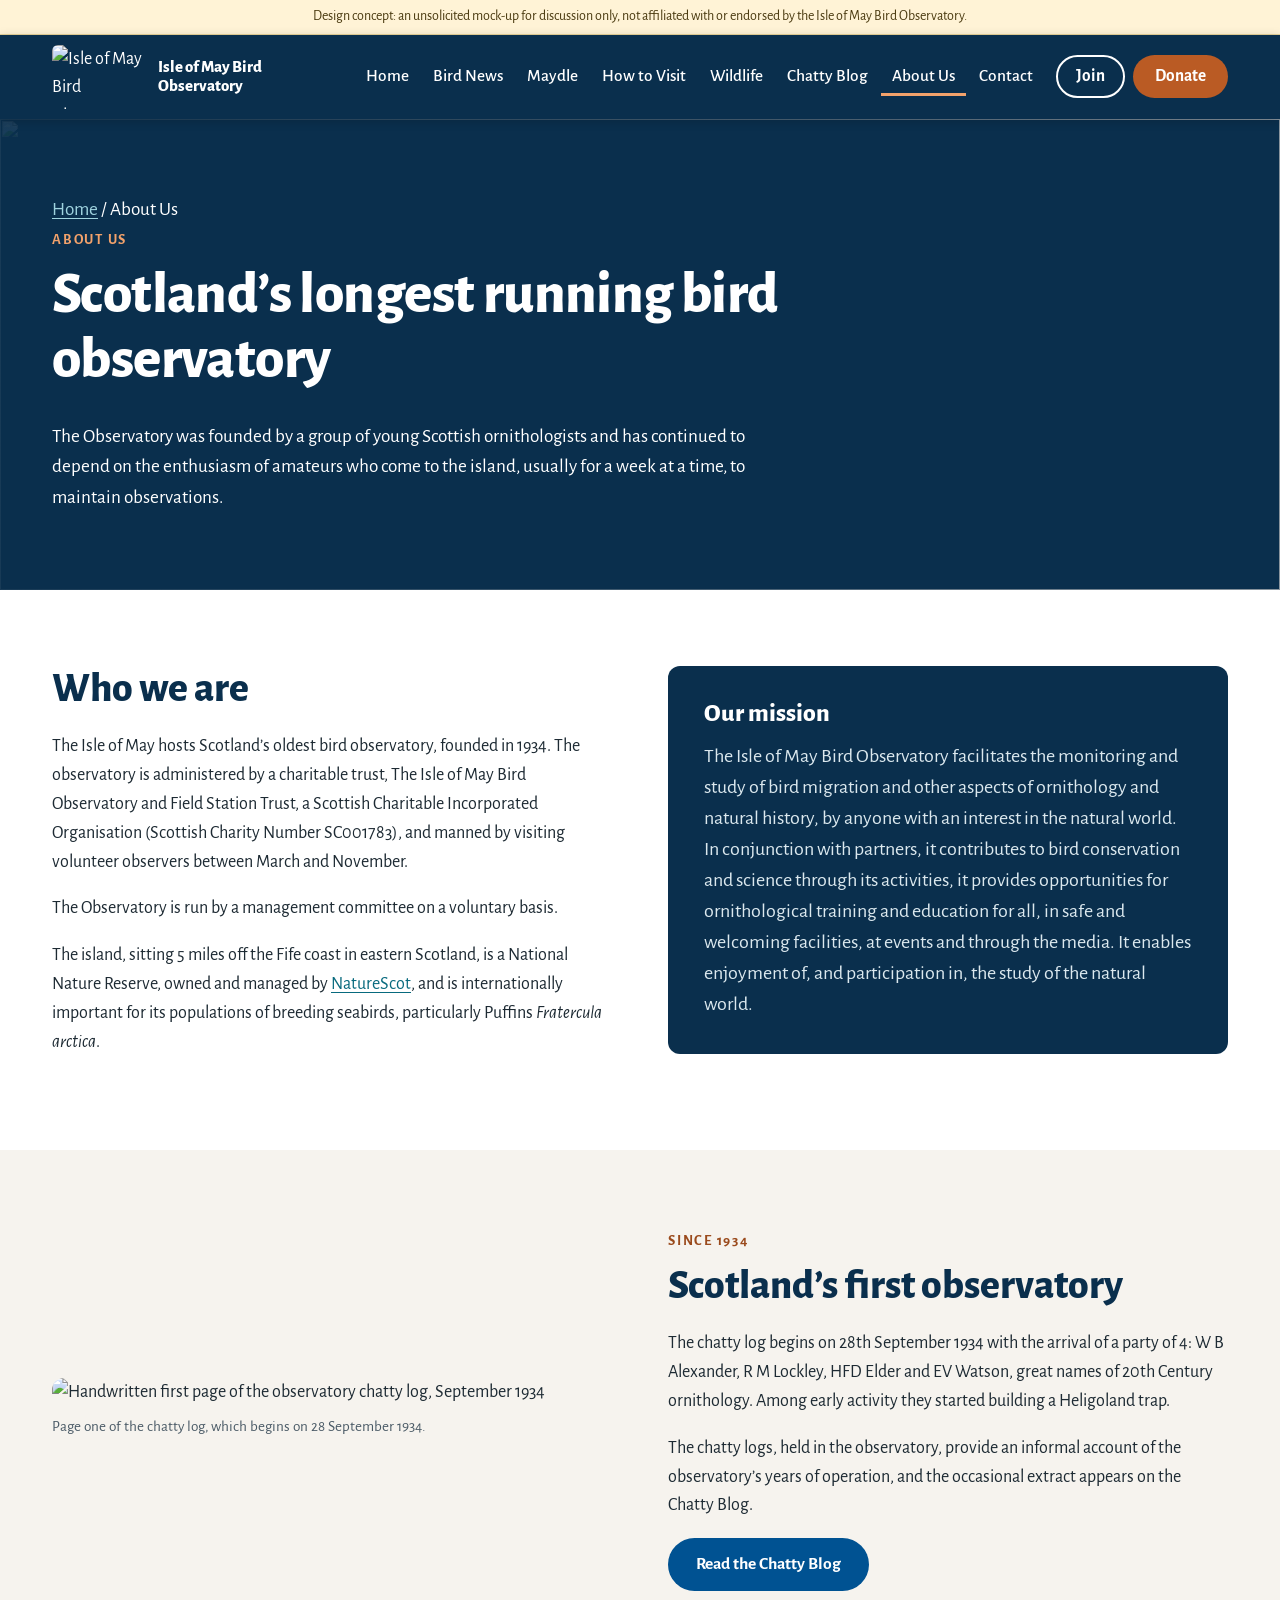
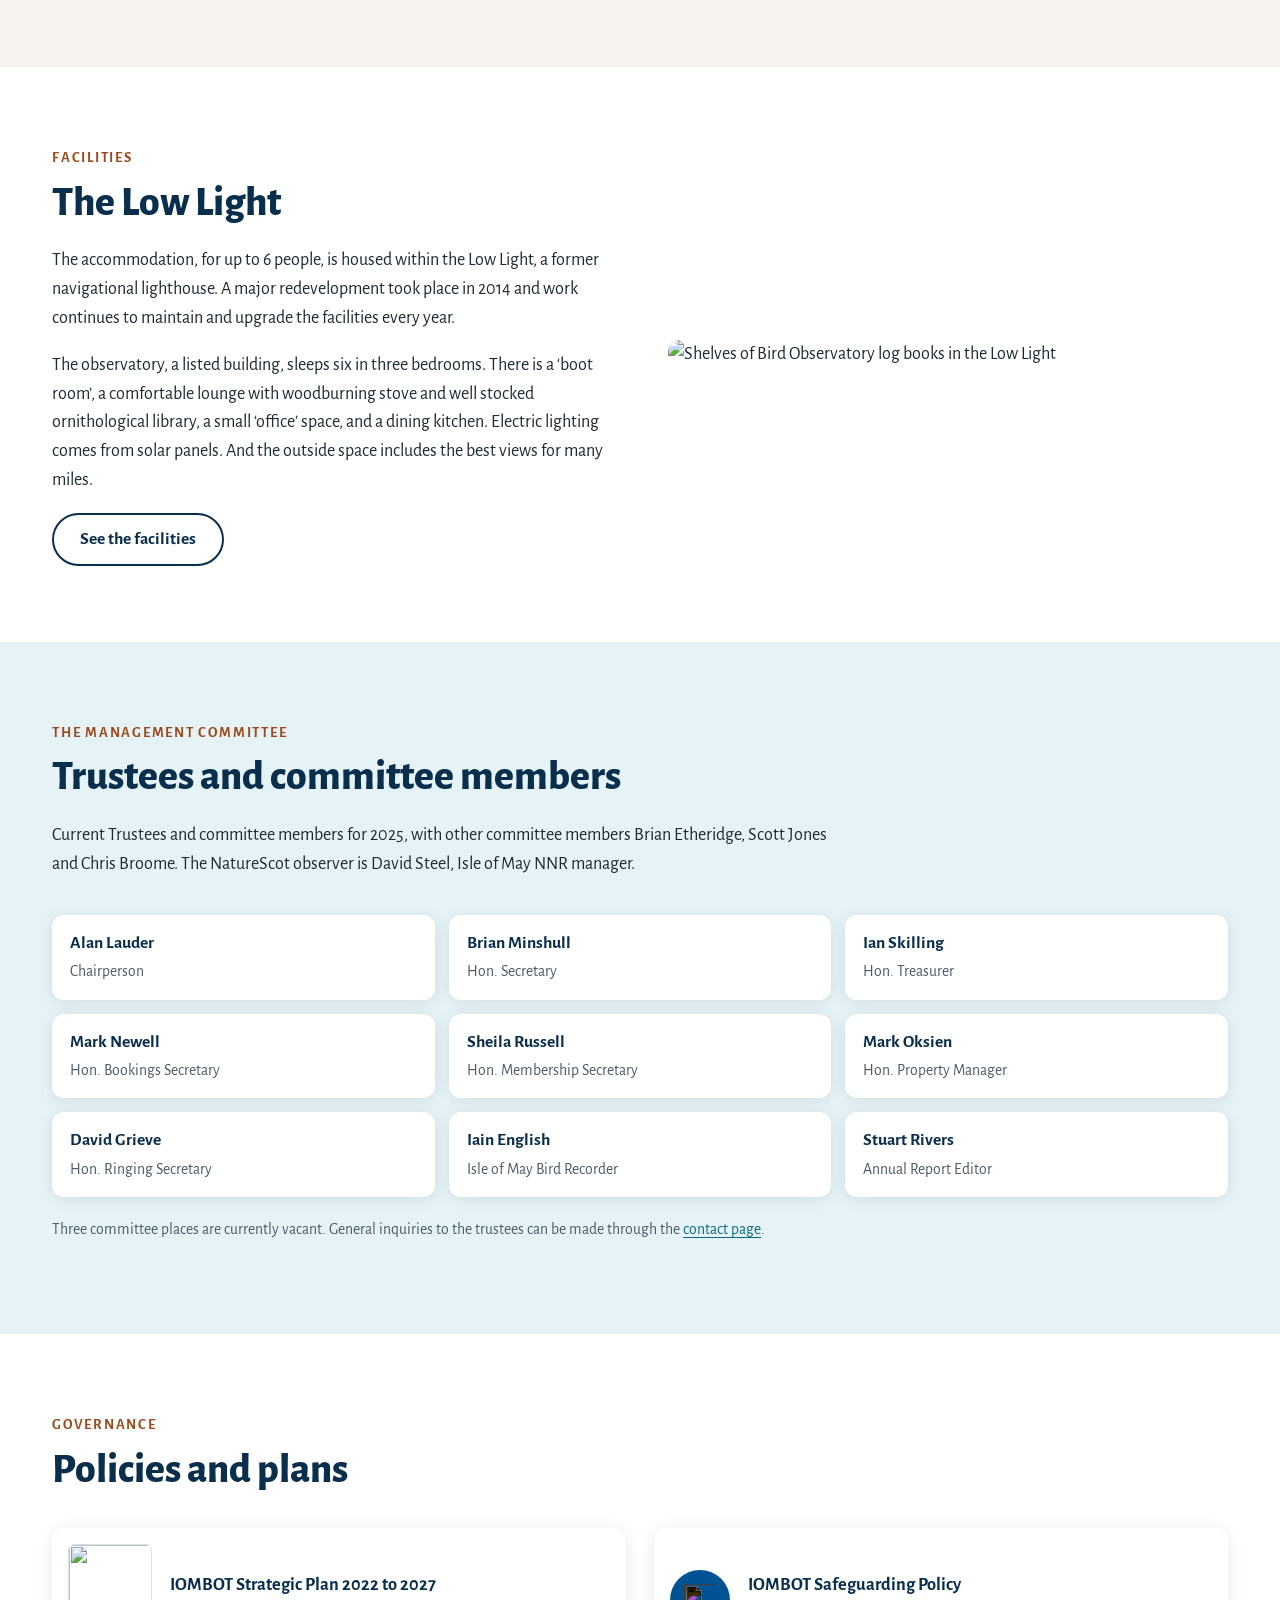
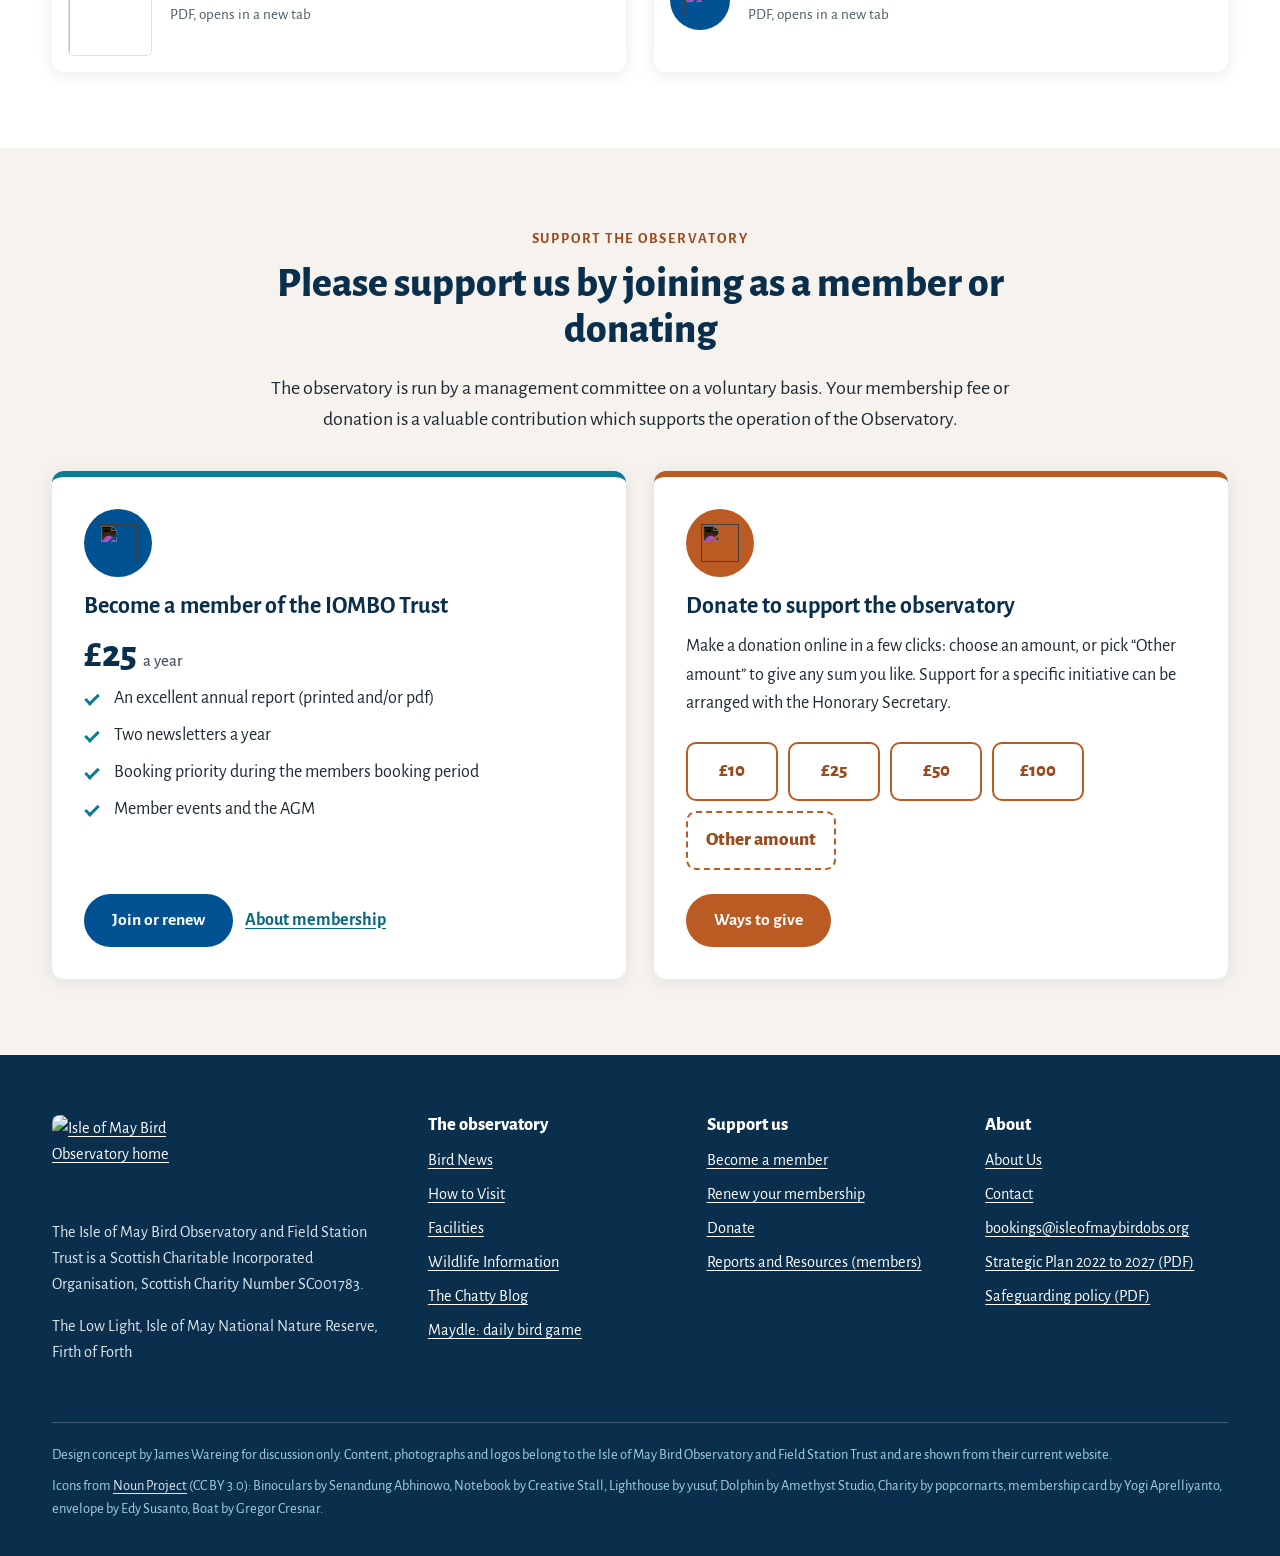
==== about.html @ 3816c266 "Isle of May Bird Observatory website redesign concept Co-Authored-By: Claude Opus 5.5 <noreply@anthr" ====
<!doctype html>
<html lang="en-GB">
<head>
<meta charset="utf-8">
<meta name="viewport" content="width=device-width, initial-scale=1">
<meta name="robots" content="noindex, nofollow">
<title>About Us | Isle of May Bird Observatory | Design concept</title>
<meta name="description" content="About the Isle of May Bird Observatory and Field Station Trust.">
<link rel="preconnect" href="https://fonts.googleapis.com">
<link rel="preconnect" href="https://fonts.gstatic.com" crossorigin>
<link href="https://fonts.googleapis.com/css2?family=Alegreya+Sans:ital,wght@0,400;0,500;0,700;0,800;1,400&display=swap" rel="stylesheet">
<link rel="stylesheet" href="styles.css">
</head>
<body>
<a class="skip-link" href="#main">Skip to content</a>
<div class="concept-banner" role="note">Design concept: an unsolicited mock-up for discussion only, not affiliated with or endorsed by the Isle of May Bird Observatory.</div>
<header class="site-header">
  <div class="container header-inner">
    <a class="logo" href="index.html"><img src="https://i0.wp.com/isleofmaybirdobs.org/wp-content/uploads/2013/03/iombo-logo-2014-colour.png?ssl=1" alt="Isle of May Bird Observatory logo" width="94" height="64"><span>Isle of May Bird Observatory</span></a>
    <button class="menu-toggle" type="button" aria-expanded="false" aria-controls="main-nav"><span class="bars" aria-hidden="true"></span><span class="label">Menu</span></button>
    <nav class="main-nav" id="main-nav" aria-label="Main">
      <ul>
        <li><a href="index.html">Home</a></li>
        <li><a href="sightings.html">Bird News</a></li>
        <li><a href="game.html">Maydle</a></li>
        <li><a href="how-to-visit.html">How to Visit</a></li>
        <li><a href="wildlife.html">Wildlife</a></li>
        <li><a href="news.html">Chatty Blog</a></li>
        <li><a href="about.html" aria-current="page">About Us</a></li>
        <li><a href="contact.html">Contact</a></li>
        <li class="nav-join"><a href="support.html#join">Join</a></li>
        <li class="nav-donate"><a href="support.html#donate">Donate</a></li>
      </ul>
    </nav>
  </div>
</header>
<main id="main">
<section class="page-hero" aria-labelledby="page-title">
  <img src="https://i0.wp.com/isleofmaybirdobs.org/wp-content/uploads/2013/03/pano_lowlight.jpg?w=2600&ssl=1" alt="" class="bg">
  <div class="container">
    <p class="breadcrumb"><a href="index.html">Home</a> / About Us</p>
    <span class="eyebrow">About Us</span>
    <h1 id="page-title">Scotland&rsquo;s longest running bird observatory</h1>
    <p>The Observatory was founded by a group of young Scottish ornithologists and has continued to depend on the enthusiasm of amateurs who come to the island, usually for a week at a time, to maintain observations.</p>
  </div>
</section>

<section class="section" aria-labelledby="mission-title">
  <div class="container split top">
    <div class="prose">
      <h2 id="who-title" style="margin-top:0">Who we are</h2>
      <p>The Isle of May hosts Scotland&rsquo;s oldest bird observatory, founded in 1934. The observatory is administered by a charitable trust, The Isle of May Bird Observatory and Field Station Trust, a Scottish Charitable Incorporated Organisation (Scottish Charity Number SC001783), and manned by visiting volunteer observers between March and November.</p>
      <p>The Observatory is run by a management committee on a voluntary basis.</p>
      <p>The island, sitting 5 miles off the Fife coast in eastern Scotland, is a National Nature Reserve, owned and managed by <a href="https://www.nature.scot/enjoying-outdoors/visit-our-nature-reserves/isle-may-national-nature-reserve" target="_blank" rel="noopener">NatureScot<span class="visually-hidden"> (opens in a new tab)</span></a>, and is internationally important for its populations of breeding seabirds, particularly Puffins <em>Fratercula arctica</em>.</p>
    </div>
    <div class="mission">
      <h2 id="mission-title">Our mission</h2>
      <p>The Isle of May Bird Observatory facilitates the monitoring and study of bird migration and other aspects of ornithology and natural history, by anyone with an interest in the natural world. In conjunction with partners, it contributes to bird conservation and science through its activities, it provides opportunities for ornithological training and education for all, in safe and welcoming facilities, at events and through the media. It enables enjoyment of, and participation in, the study of the natural world.</p>
    </div>
  </div>
</section>

<section class="section bg-sand" aria-labelledby="history-title">
  <div class="container split">
    <figure class="fig" style="margin:0">
      <img src="https://i0.wp.com/isleofmaybirdobs.org/wp-content/uploads/2019/09/1934-chatty-log-p1.jpg?w=900&ssl=1" alt="Handwritten first page of the observatory chatty log, September 1934" loading="lazy" class="rounded" style="max-height:560px;width:auto;margin:0 auto">
      <figcaption>Page one of the chatty log, which begins on 28 September 1934.</figcaption>
    </figure>
    <div>
      <span class="eyebrow">Since 1934</span>
      <h2 id="history-title">Scotland&rsquo;s first observatory</h2>
      <p>The chatty log begins on 28th September 1934 with the arrival of a party of 4: W B Alexander, R M Lockley, HFD Elder and EV Watson, great names of 20th Century ornithology. Among early activity they started building a Heligoland trap.</p>
      <p>The chatty logs, held in the observatory, provide an informal account of the observatory&rsquo;s years of operation, and the occasional extract appears on the Chatty Blog.</p>
      <div class="btn-row"><a class="btn btn-primary" href="news.html#blog">Read the Chatty Blog</a></div>
    </div>
  </div>
</section>

<section class="section" aria-labelledby="lowlight-title">
  <div class="container split">
    <div>
      <span class="eyebrow">Facilities</span>
      <h2 id="lowlight-title">The Low Light</h2>
      <p>The accommodation, for up to 6 people, is housed within the Low Light, a former navigational lighthouse. A major redevelopment took place in 2014 and work continues to maintain and upgrade the facilities every year.</p>
      <p>The observatory, a listed building, sleeps six in three bedrooms. There is a &lsquo;boot room&rsquo;, a comfortable lounge with woodburning stove and well stocked ornithological library, a small &lsquo;office&rsquo; space, and a dining kitchen. Electric lighting comes from solar panels. And the outside space includes the best views for many miles.</p>
      <div class="btn-row"><a href="facilities.html" class="btn btn-outline">See the facilities</a></div>
    </div>
    <div><img src="https://i0.wp.com/isleofmaybirdobs.org/wp-content/uploads/2017/09/dscn2022.jpg?w=1200&ssl=1" alt="Shelves of Bird Observatory log books in the Low Light" loading="lazy" class="rounded"></div>
  </div>
</section>

<section class="section bg-pale" aria-labelledby="people-title">
  <div class="container">
    <div class="section-head">
      <span class="eyebrow">The management committee</span>
      <h2 id="people-title">Trustees and committee members</h2>
      <p>Current Trustees and committee members for 2025, with other committee members Brian Etheridge, Scott Jones and Chris Broome. The NatureScot observer is David Steel, Isle of May NNR manager.</p>
    </div>
    <ul class="people">
          <li><strong>Alan Lauder</strong><span>Chairperson</span></li>
          <li><strong>Brian Minshull</strong><span>Hon. Secretary</span></li>
          <li><strong>Ian Skilling</strong><span>Hon. Treasurer</span></li>
          <li><strong>Mark Newell</strong><span>Hon. Bookings Secretary</span></li>
          <li><strong>Sheila Russell</strong><span>Hon. Membership Secretary</span></li>
          <li><strong>Mark Oksien</strong><span>Hon. Property Manager</span></li>
          <li><strong>David Grieve</strong><span>Hon. Ringing Secretary</span></li>
          <li><strong>Iain English</strong><span>Isle of May Bird Recorder</span></li>
          <li><strong>Stuart Rivers</strong><span>Annual Report Editor</span></li>
    </ul>
    <p class="note" style="margin-top:20px">Three committee places are currently vacant. General inquiries to the trustees can be made through the <a href="contact.html">contact page</a>.</p>
  </div>
</section>

<section class="section" aria-labelledby="docs-title">
  <div class="container">
    <div class="section-head">
      <span class="eyebrow">Governance</span>
      <h2 id="docs-title">Policies and plans</h2>
    </div>
    <div class="grid grid-2">
      <a class="doc" href="https://isleofmaybirdobs.org/wp-content/uploads/2023/07/c24db-strategic-plan-2022-2026_final_approved_2022_march.docx.pdf" target="_blank" rel="noopener"><img src="https://i0.wp.com/isleofmaybirdobs.org/wp-content/uploads/2023/07/12d2c-iom_sp-image.jpg?w=200&ssl=1" alt="" loading="lazy"><span><strong>IOMBOT Strategic Plan 2022 to 2027</strong><span class="meta">PDF, opens in a new tab</span></span></a>
      <a class="doc" href="https://isleofmaybirdobs.org/wp-content/uploads/2020/03/safeguarding-children-policy-final.pdf" target="_blank" rel="noopener"><span class="icon-circle blue"><img src="https://static.thenounproject.com/png/784610-200.png" alt="" width="38" height="38"></span><span><strong>IOMBOT Safeguarding Policy</strong><span class="meta">PDF, opens in a new tab</span></span></a>
    </div>
  </div>
</section>

<section class="section bg-sand" aria-labelledby="support-title">
  <div class="container">
    <div class="section-head center">
      <span class="eyebrow">Support the observatory</span>
      <h2 id="support-title">Please support us by joining as a member or donating</h2>
      <p class="lead">The observatory is run by a management committee on a voluntary basis. Your membership fee or donation is a valuable contribution which supports the operation of the Observatory.</p>
    </div>
    <div class="support-band">
      <div class="support-card">
        <span class="icon-circle blue"><img src="https://static.thenounproject.com/png/8417925-200.png" alt="" width="38" height="38"></span>
        <h3 style="margin-top:16px">Become a member of the IOMBO Trust</h3>
        <p class="price">&pound;25 <span>a year</span></p>
        <ul class="ticks">
          <li>An excellent annual report (printed and/or pdf)</li>
          <li>Two newsletters a year</li>
          <li>Booking priority during the members booking period</li>
          <li>Member events and the AGM</li>
        </ul>
        <div class="btn-row"><a href="https://membermojo.co.uk/iombofst" class="btn btn-primary" target="_blank" rel="noopener">Join or renew<span class="visually-hidden"> (opens in a new tab)</span></a><a class="text-link" href="support.html#join">About membership</a></div>
      </div>
      <div class="support-card donate">
        <span class="icon-circle rust"><img src="https://static.thenounproject.com/png/6913553-200.png" alt="" width="38" height="38"></span>
        <h3 style="margin-top:16px">Donate to support the observatory</h3>
        <p>Make a donation online in a few clicks: choose an amount, or pick &ldquo;Other amount&rdquo; to give any sum you like. Support for a specific initiative can be arranged with the Honorary Secretary.</p>
        <ul class="amounts" aria-label="Donation amounts"><li><a href="https://buy.stripe.com/6oE6q21ydc54g3m8wx" target="_blank" rel="noopener">&pound;10<span class="visually-hidden"> (opens in a new tab)</span></a></li><li><a href="https://buy.stripe.com/eVa6q2b8N8SSeZibIL" target="_blank" rel="noopener">&pound;25<span class="visually-hidden"> (opens in a new tab)</span></a></li><li><a href="https://buy.stripe.com/aEU4hUdgV0mm4kE8wA" target="_blank" rel="noopener">&pound;50<span class="visually-hidden"> (opens in a new tab)</span></a></li><li><a href="https://buy.stripe.com/8wM7u6dgV8SS18saEJ" target="_blank" rel="noopener">&pound;100<span class="visually-hidden"> (opens in a new tab)</span></a></li><li><button type="button" class="amount-other" aria-expanded="false" data-panel="other-amount">Other amount</button></li></ul>
        <div class="design-note other-panel" id="other-amount" hidden><strong>Design note:</strong> on the live site, &ldquo;Other amount&rdquo; opens one more Stripe payment link, set to <em>customers choose what to pay</em>, so a donor can type any amount and give online straight away, with no form or email needed. The Treasurer can create it in the Stripe dashboard in a few minutes (Payment Links, then New, then &ldquo;Customers choose what to pay&rdquo;), with an optional suggested amount and minimum. It pays into the same Stripe account as the other four buttons.</div>
        <div class="btn-row"><a class="btn btn-donate" href="support.html#donate">Ways to give</a></div>
      </div>
    </div>
  </div>
</section>
</main>
<footer class="site-footer">
  <div class="container">
    <div class="footer-grid">
      <div>
        <a class="footer-logo" href="index.html"><img src="https://i0.wp.com/isleofmaybirdobs.org/wp-content/uploads/2013/03/iombo-logo-2014-colour.png?ssl=1" alt="Isle of May Bird Observatory home" width="130" height="88"></a>
        <p>The Isle of May Bird Observatory and Field Station Trust is a Scottish Charitable Incorporated Organisation, Scottish Charity Number SC001783.</p>
        <p>The Low Light, Isle of May National Nature Reserve, Firth of Forth</p>
      </div>
      <div>
        <h2>The observatory</h2>
        <ul>
          <li><a href="sightings.html">Bird News</a></li>
          <li><a href="how-to-visit.html">How to Visit</a></li>
          <li><a href="facilities.html">Facilities</a></li>
          <li><a href="wildlife.html">Wildlife Information</a></li>
          <li><a href="news.html">The Chatty Blog</a></li>
          <li><a href="game.html">Maydle: daily bird game</a></li>
        </ul>
      </div>
      <div>
        <h2>Support us</h2>
        <ul>
          <li><a href="support.html#join">Become a member</a></li>
          <li><a href="https://membermojo.co.uk/iombofst" target="_blank" rel="noopener">Renew your membership<span class="visually-hidden"> (opens in a new tab)</span></a></li>
          <li><a href="support.html#donate">Donate</a></li>
          <li><a href="https://isleofmaybirdobs.org/reports-and-resources-iombo-members-only/" target="_blank" rel="noopener">Reports and Resources (members)<span class="visually-hidden"> (opens in a new tab)</span></a></li>
        </ul>
      </div>
      <div>
        <h2>About</h2>
        <ul>
          <li><a href="about.html">About Us</a></li>
          <li><a href="contact.html">Contact</a></li>
          <li><a href="mailto:bookings@isleofmaybirdobs.org">bookings@isleofmaybirdobs.org</a></li>
          <li><a href="https://isleofmaybirdobs.org/wp-content/uploads/2023/07/c24db-strategic-plan-2022-2026_final_approved_2022_march.docx.pdf" target="_blank" rel="noopener">Strategic Plan 2022 to 2027 (PDF)<span class="visually-hidden"> (opens in a new tab)</span></a></li>
          <li><a href="https://isleofmaybirdobs.org/wp-content/uploads/2020/03/safeguarding-children-policy-final.pdf" target="_blank" rel="noopener">Safeguarding policy (PDF)<span class="visually-hidden"> (opens in a new tab)</span></a></li>
        </ul>
      </div>
    </div>
    <div class="footer-bottom">
      <p>Design concept by James Wareing for discussion only. Content, photographs and logos belong to the Isle of May Bird Observatory and Field Station Trust and are shown from their current website.</p>
      <p>Icons from <a href="https://thenounproject.com" target="_blank" rel="noopener">Noun Project<span class="visually-hidden"> (opens in a new tab)</span></a> (CC BY 3.0): Binoculars by Senandung Abhinowo, Notebook by Creative Stall, Lighthouse by yusuf, Dolphin by Amethyst Studio, Charity by popcornarts, membership card by Yogi Aprelliyanto, envelope by Edy Susanto, Boat by Gregor Cresnar.</p>
    </div>
  </div>
</footer>
<script src="script.js"></script>
</body>
</html>
---- styles.css ----
/* Isle of May Bird Observatory: design concept stylesheet
   Font: Alegreya Sans, the font already used on the live site (via Google Fonts).
   Colours: logo blue #005292, site teal #0b7c93 and the Bluethroat's rust #ba5b24 from the logo,
   with deeper and lighter shades of the same colours added for contrast and backgrounds. */

:root {
  /* Existing brand colours (from the logo and the live site) */
  --blue: #005292;        /* logo blue */
  --teal: #0b7c93;        /* current page background colour */
  --rust: #ba5b24;        /* Bluethroat breast band in the logo */
  --title-blue: #1353a5;  /* current site title colour */

  /* Added shades of the same colours */
  --navy: #0a2f4d;        /* deep logo blue: header bar, dark bands, footer */
  --blue-dark: #00365f;
  --teal-dark: #086a7e;   /* links and small text on white (6.2:1) */
  --teal-light: #9fd3df;  /* text on navy (8.4:1) */
  --teal-pale: #e6f3f6;
  --rust-dark: #9a4a1c;
  --rust-light: #f3a26b;  /* accents on navy (6.7:1) */
  --sand: #f6f3ee;        /* whitewashed stone of the Low Light */
  --white: #ffffff;

  --ink: #1d2a33;
  --muted: #4a5a66;
  --line: #d8e2e7;
  --radius: 12px;
  --shadow: 0 2px 16px rgba(10, 47, 77, 0.10);
  --max: 1240px;
  --gutter: 16px;

  --font: "Alegreya Sans", "Helvetica Neue", Arial, sans-serif;
}

*, *::before, *::after { box-sizing: border-box; }
html { scroll-behavior: smooth; }
[id] { scroll-margin-top: 100px; }
body {
  margin: 0;
  background: var(--white);
  color: var(--ink);
  font-family: var(--font);
  font-size: 1.125rem;
  line-height: 1.6;
  overflow-x: hidden;
}
img { max-width: 100%; height: auto; display: block; }

h1, h2, h3, h4 {
  font-family: var(--font);
  font-weight: 800;
  line-height: 1.1;
  margin: 0 0 0.5em;
  color: var(--navy);
}
h1 { font-size: clamp(2.2rem, 5vw, 3.7rem); letter-spacing: -0.01em; }
h2 { font-size: clamp(1.8rem, 3.4vw, 2.6rem); }
h3 { font-size: clamp(1.3rem, 2vw, 1.5rem); font-weight: 700; }
p { margin: 0 0 1em; }
a { color: var(--teal-dark); text-underline-offset: 3px; }
a:hover { color: var(--navy); }

:focus-visible { outline: 3px solid var(--rust); outline-offset: 3px; border-radius: 4px; }
.hero :focus-visible, .pano :focus-visible, .band-dark :focus-visible, .site-footer :focus-visible, .page-hero :focus-visible, .site-header :focus-visible { outline-color: var(--rust-light); }

.visually-hidden {
  position: absolute !important; width: 1px; height: 1px; padding: 0; margin: -1px;
  overflow: hidden; clip: rect(0 0 0 0); white-space: nowrap; border: 0;
}
.skip-link { position: absolute; left: -9999px; top: 0; background: var(--white); color: var(--navy); padding: 10px 16px; z-index: 1000; font-weight: 700; }
.skip-link:focus { left: 16px; top: 8px; }

.container { width: 100%; max-width: var(--max); margin: 0 auto; padding: 0 var(--gutter); }
@media (min-width: 768px) { :root { --gutter: 32px; } }

/* Concept banner */
.concept-banner {
  background: #fff3d6; color: #4a3a10; border-bottom: 1px solid #e8d49a;
  font-size: 0.875rem; line-height: 1.4; text-align: center;
  padding: 7px var(--gutter);
}

/* Header: keeps the dark menu bar of the current site, in the logo's deep blue */
.site-header { background: var(--navy); position: sticky; top: 0; z-index: 50; box-shadow: 0 2px 10px rgba(0, 0, 0, 0.18); }
.header-inner { display: flex; align-items: center; justify-content: space-between; gap: 18px; min-height: 84px; }
.logo { display: inline-flex; align-items: center; gap: 12px; flex-shrink: 0; text-decoration: none; color: var(--white); }
.logo img { width: 94px; height: auto; border-radius: 6px; }
.logo span { font-weight: 800; font-size: 1.05rem; line-height: 1.1; max-width: 9.5em; }
@media (max-width: 1240px) and (min-width: 1081px) { .logo span { display: none; } }
@media (max-width: 400px) { .logo { gap: 10px; } .logo img { width: 78px; } .logo span { font-size: 0.92rem; } }
@media (max-width: 350px) { .logo span { display: none; } }

.main-nav > ul { list-style: none; margin: 0; padding: 0; display: flex; align-items: center; gap: 2px; }
.main-nav a {
  display: block; padding: 9px 11px; color: var(--white); text-decoration: none;
  font-size: 1.08rem; font-weight: 500; line-height: 1.2;
  border-radius: 6px; white-space: nowrap;
}
.main-nav a:hover { background: rgba(255, 255, 255, 0.12); color: var(--white); }
.main-nav a[aria-current="page"] { box-shadow: inset 0 -3px 0 var(--rust-light); border-radius: 0; }
.ext::after { content: " \2197"; font-size: 0.78em; opacity: 0.8; }
.main-nav .nav-join a { border: 2px solid var(--white); border-radius: 999px; padding: 9px 18px; margin-left: 10px; font-weight: 700; }
.main-nav .nav-join a:hover { background: var(--white); color: var(--navy); }
.main-nav .nav-donate a { background: var(--rust); color: var(--white); font-weight: 700; padding: 11px 22px; margin-left: 6px; border-radius: 999px; }
.main-nav .nav-donate a:hover { background: var(--rust-dark); }

.menu-toggle {
  display: none; align-items: center; gap: 8px; background: transparent;
  border: 2px solid var(--white); border-radius: 999px; padding: 8px 14px;
  font: inherit; font-size: 1rem; font-weight: 700; color: var(--white); cursor: pointer;
}
.menu-toggle .bars { width: 18px; height: 2px; background: var(--white); position: relative; display: inline-block; }
.menu-toggle .bars::before, .menu-toggle .bars::after { content: ""; position: absolute; left: 0; width: 18px; height: 2px; background: var(--white); }
.menu-toggle .bars::before { top: -6px; }
.menu-toggle .bars::after { top: 6px; }

@media (max-width: 1080px) {
  .menu-toggle { display: inline-flex; }
  .main-nav {
    display: none; position: absolute; left: 0; right: 0; top: 100%;
    background: var(--navy); border-top: 1px solid rgba(255, 255, 255, 0.15); box-shadow: 0 8px 18px rgba(0, 0, 0, 0.25);
    max-height: calc(100vh - 120px); overflow-y: auto;
  }
  .main-nav.is-open { display: block; }
  .main-nav > ul { flex-direction: column; align-items: stretch; padding: 8px var(--gutter) 22px; gap: 0; }
  .main-nav a { padding: 14px 4px; border-bottom: 1px solid rgba(255, 255, 255, 0.12); border-radius: 0; font-size: 1.15rem; white-space: normal; }
  .main-nav a[aria-current="page"] { box-shadow: inset 4px 0 0 var(--rust-light); padding-left: 14px; }
  .main-nav .nav-join a, .main-nav .nav-donate a { margin: 14px 0 0; text-align: center; border-radius: 999px; padding: 13px; }
  .main-nav .nav-join a { border: 2px solid var(--white); }
}

/* Buttons */
.btn {
  display: inline-block; font-family: var(--font); font-size: 1.1rem; font-weight: 700; line-height: 1.2;
  padding: 14px 26px; border-radius: 999px; text-decoration: none; border: 2px solid transparent; text-align: center;
}
.btn-donate { background: var(--rust); color: var(--white); }
.btn-donate:hover { background: var(--rust-dark); color: var(--white); }
.btn-primary { background: var(--blue); color: var(--white); }
.btn-primary:hover { background: var(--navy); color: var(--white); }
.btn-outline { border-color: currentColor; color: var(--navy); background: transparent; }
.btn-outline:hover { background: var(--navy); color: var(--white); border-color: var(--navy); }
.hero .btn-outline, .band-dark .btn-outline, .page-hero .btn-outline, .pano .btn-outline { color: var(--white); }
.hero .btn-outline:hover, .band-dark .btn-outline:hover, .page-hero .btn-outline:hover, .pano .btn-outline:hover { background: var(--white); color: var(--navy); border-color: var(--white); }
.btn-lg { font-size: 1.2rem; padding: 16px 32px; }
.btn-row { display: flex; flex-wrap: wrap; gap: 12px; margin-top: 8px; align-items: center; }
@media (max-width: 480px) { .btn-row .btn { flex: 1 1 100%; } }
.text-link { font-weight: 700; }

/* Sections */
.section { padding: 76px 0; }
.section-tight { padding: 48px 0; }
@media (max-width: 767px) { .section { padding: 52px 0; } .section-tight { padding: 36px 0; } }
.bg-sand { background: var(--sand); }
.bg-pale { background: var(--teal-pale); }
.band-dark { background: var(--navy); color: #dbe8ee; }
.band-dark h2, .band-dark h3 { color: var(--white); }
.band-dark a:not(.btn) { color: var(--teal-light); }
.eyebrow {
  display: inline-block; font-weight: 700; font-size: 0.92rem;
  letter-spacing: 0.12em; text-transform: uppercase; color: var(--rust-dark); margin-bottom: 10px;
}
.band-dark .eyebrow, .hero .eyebrow, .page-hero .eyebrow, .pano .eyebrow { color: var(--rust-light); }
.section-head { max-width: 780px; margin-bottom: 36px; }
.section-head.center { margin-left: auto; margin-right: auto; text-align: center; }
.section-head.row { max-width: none; display: flex; flex-wrap: wrap; justify-content: space-between; align-items: end; gap: 12px 24px; }
.section-head.row > div { max-width: 760px; }
.lead { font-size: 1.25rem; line-height: 1.55; }
.meta { font-size: 0.95rem; color: var(--muted); }
.band-dark .meta { color: var(--teal-light); }

.grid { display: grid; gap: 28px; }
.grid-2 { grid-template-columns: repeat(2, 1fr); }
.grid-3 { grid-template-columns: repeat(3, 1fr); }
.grid-4 { grid-template-columns: repeat(4, 1fr); }
@media (max-width: 1000px) { .grid-4 { grid-template-columns: repeat(2, 1fr); } .grid-3 { grid-template-columns: repeat(2, 1fr); } }
@media (max-width: 640px) { .grid-2, .grid-3, .grid-4 { grid-template-columns: 1fr; } }

.split { display: grid; grid-template-columns: 1fr 1fr; gap: 56px; align-items: center; }
.split.top { align-items: start; }
.rounded { border-radius: var(--radius); }
@media (max-width: 860px) { .split { grid-template-columns: 1fr; gap: 28px; } }

/* Hero */
.hero { position: relative; color: var(--white); background: var(--navy); overflow: hidden; }
.hero-media { position: absolute; inset: 0; }
.hero-media img { width: 100%; height: 100%; object-fit: cover; object-position: 70% 40%; }
.hero::after { content: ""; position: absolute; inset: 0; background: linear-gradient(90deg, rgba(10, 47, 77, 0.92) 0%, rgba(10, 47, 77, 0.7) 45%, rgba(10, 47, 77, 0.05) 100%); }
.hero .container { position: relative; z-index: 1; }
.hero-content { max-width: 680px; padding: 110px 0 118px; }
.hero h1 { color: var(--white); }
.hero p { font-size: 1.25rem; max-width: 600px; }
.hero .sub-link { display: inline-block; margin-top: 18px; color: var(--white); font-weight: 700; }
@media (max-width: 767px) {
  .hero::after { background: rgba(10, 47, 77, 0.76); }
  .hero-content { padding: 60px 0 68px; }
  .hero p { font-size: 1.12rem; }
}

/* Trust strip */
.trust-strip { background: var(--teal); color: var(--white); font-weight: 700; }
.trust-strip ul { list-style: none; margin: 0; padding: 14px 0; display: flex; flex-wrap: wrap; justify-content: center; gap: 6px 40px; text-align: center; }

/* Latest sightings */
.sightings-feature { display: grid; grid-template-columns: 1.05fr 1fr; gap: 0; border-radius: var(--radius); overflow: hidden; background: var(--white); box-shadow: var(--shadow); }
.sightings-feature .sf-media { position: relative; }
.sightings-feature .sf-media img { width: 100%; height: 100%; object-fit: cover; min-height: 340px; }
.sightings-feature .sf-media .badge { position: absolute; left: 16px; top: 16px; }
.sightings-feature .sf-body { padding: 40px 40px 36px; }
@media (max-width: 860px) { .sightings-feature { grid-template-columns: 1fr; } .sightings-feature .sf-body { padding: 26px 22px; } .sightings-feature .sf-media img { min-height: 220px; } }
.badge { display: inline-block; background: var(--rust); color: var(--white); font-weight: 700; font-size: 0.9rem; padding: 5px 12px; border-radius: 999px; letter-spacing: 0.02em; }
.log-mini { list-style: none; margin: 0 0 22px; padding: 0; border-top: 1px solid var(--line); }
.log-mini li { display: grid; grid-template-columns: 74px 1fr; gap: 14px; padding: 12px 0; border-bottom: 1px solid var(--line); font-size: 1.02rem; }
.log-mini time { font-weight: 800; color: var(--navy); }
.rare { font-weight: 800; color: var(--rust-dark); letter-spacing: 0.01em; }

/* Stats */
.stats { display: grid; grid-template-columns: repeat(4, 1fr); gap: 24px; text-align: center; }
.stat-num { display: block; font-weight: 800; font-size: clamp(2.3rem, 4vw, 3.2rem); line-height: 1; color: var(--white); margin-bottom: 8px; }
.stat-label { display: block; color: #dbe8ee; font-size: 1.05rem; }
@media (max-width: 860px) { .stats { grid-template-columns: repeat(2, 1fr); gap: 32px 16px; } }

/* Cards */
.card { background: var(--white); border-radius: var(--radius); overflow: hidden; box-shadow: var(--shadow); display: flex; flex-direction: column; }
.card-media { aspect-ratio: 3 / 2; overflow: hidden; background: var(--teal-pale); }
.card-media img { width: 100%; height: 100%; object-fit: cover; }
.card-media.contain img { object-fit: contain; background: var(--sand); padding: 12px; }
.card-body { padding: 22px 24px 26px; display: flex; flex-direction: column; flex: 1; }
.card-body h3 { margin-bottom: 0.4em; }
.card-body h3 a { color: var(--navy); text-decoration: none; }
.card-body h3 a:hover { text-decoration: underline; }
.card-body p { margin-bottom: 0.8em; }
.card-link { margin-top: auto; font-weight: 700; color: var(--teal-dark); }
.tag { display: inline-block; font-size: 0.9rem; font-weight: 700; color: var(--rust-dark); margin-bottom: 8px; }
.tag time { color: var(--muted); font-weight: 500; }

/* Features with icons */
.feature { background: var(--white); border-radius: var(--radius); padding: 28px 26px; box-shadow: var(--shadow); display: flex; flex-direction: column; }
.feature h3 { margin-top: 16px; }
.feature p:last-of-type { margin-bottom: 14px; }
.feature .card-link { margin-top: auto; }
.icon-circle { display: inline-flex; align-items: center; justify-content: center; width: 68px; height: 68px; border-radius: 50%; background: var(--teal); flex-shrink: 0; }
.icon-circle img { width: 38px; height: 38px; filter: invert(1); }
.icon-circle.rust { background: var(--rust); }
.icon-circle.blue { background: var(--blue); }

/* Panorama band */
.pano { position: relative; min-height: 600px; display: flex; align-items: flex-end; color: var(--white); background: var(--navy); overflow: hidden; }
.pano img.bg { position: absolute; inset: 0; width: 100%; height: 100%; object-fit: cover; object-position: 0% 50%; }
.pano::after { content: ""; position: absolute; inset: 0; background: linear-gradient(90deg, rgba(10, 47, 77, 0.93) 0%, rgba(10, 47, 77, 0.72) 48%, rgba(10, 47, 77, 0) 72%); }
.pano .container { position: relative; z-index: 1; padding-top: 72px; padding-bottom: 64px; }
@media (max-width: 767px) { .pano { min-height: 0; } .pano img.bg { object-position: 40% 50%; } .pano::after { background: rgba(10, 47, 77, 0.82); } .pano .container { padding-top: 56px; } }
.pano h2 { color: var(--white); }
.pano p { max-width: 700px; font-size: 1.15rem; }
.pano .dates { list-style: none; padding: 0; margin: 0 0 22px; display: flex; flex-wrap: wrap; gap: 10px; }
.pano .dates li { background: rgba(255, 255, 255, 0.14); border: 1px solid rgba(255, 255, 255, 0.3); border-radius: 10px; padding: 10px 14px; font-size: 1rem; }
.pano .dates strong { display: block; font-size: 1.15rem; color: var(--white); }
.dates-light { list-style: none; padding: 0; margin: 0 0 22px; display: flex; flex-wrap: wrap; gap: 10px; }
.dates-light li { background: var(--teal-pale); border-radius: 10px; padding: 10px 14px; font-size: 1rem; }
.dates-light strong { display: block; font-size: 1.15rem; color: var(--navy); }

/* Support band */
.support-band { display: grid; grid-template-columns: 1fr 1fr; gap: 28px; }
@media (max-width: 860px) { .support-band { grid-template-columns: 1fr; } }
.support-card { background: var(--white); border-radius: var(--radius); box-shadow: var(--shadow); padding: 32px; border-top: 6px solid var(--teal); display: flex; flex-direction: column; }
.support-card.donate { border-top-color: var(--rust); }
.support-card .btn-row { margin-top: auto; padding-top: 6px; }
.support-card .price { font-weight: 800; font-size: 2.4rem; line-height: 1; color: var(--navy); margin: 4px 0 10px; }
.support-card .price span { font-size: 1.05rem; font-weight: 500; color: var(--muted); }
.amounts { display: flex; flex-wrap: wrap; gap: 10px; margin: 6px 0 18px; padding: 0; list-style: none; }
.amounts a { display: inline-block; min-width: 92px; text-align: center; padding: 12px 18px; border-radius: 10px; border: 2px solid var(--rust); color: var(--rust-dark); font-weight: 800; font-size: 1.2rem; text-decoration: none; }
.amounts a:hover { background: var(--rust); color: var(--white); }
.ticks { list-style: none; padding: 0; margin: 0 0 18px; }
.ticks li { position: relative; padding-left: 30px; margin-bottom: 8px; }
.ticks li::before { content: ""; position: absolute; left: 4px; top: 7px; width: 8px; height: 14px; border-right: 3px solid var(--teal); border-bottom: 3px solid var(--teal); transform: rotate(45deg); }

/* Thanks */
.thanks { display: grid; grid-template-columns: 180px 1fr; gap: 28px; align-items: center; background: var(--white); border-radius: var(--radius); padding: 24px 28px; box-shadow: var(--shadow); }
.thanks img { width: 180px; border-radius: 8px; }
@media (max-width: 640px) { .thanks { grid-template-columns: 1fr; } }

/* Page hero (inner pages) */
.page-hero { position: relative; color: var(--white); background: var(--navy); overflow: hidden; }
.page-hero img.bg { position: absolute; inset: 0; width: 100%; height: 100%; object-fit: cover; }
.page-hero::after { content: ""; position: absolute; inset: 0; background: linear-gradient(90deg, rgba(10, 47, 77, 0.92) 0%, rgba(10, 47, 77, 0.65) 60%, rgba(10, 47, 77, 0.3) 100%); }
.page-hero .container { position: relative; z-index: 1; padding-top: 76px; padding-bottom: 76px; }
.page-hero h1 { color: var(--white); max-width: 840px; }
.page-hero p { max-width: 700px; font-size: 1.2rem; margin-bottom: 0; }
.page-hero.plain { background: var(--sand); color: var(--ink); }
.page-hero.plain::after { display: none; }
.page-hero.plain h1 { color: var(--navy); }
.page-hero.plain .eyebrow { color: var(--rust-dark); }
@media (max-width: 767px) { .page-hero::after { background: rgba(10, 47, 77, 0.78); } .page-hero .container { padding-top: 52px; padding-bottom: 52px; } }
.breadcrumb { font-size: 0.95rem; margin-bottom: 14px; }
.page-hero:not(.plain) .breadcrumb a { color: var(--teal-light); }

/* Jump links */
.jump { background: var(--white); border-bottom: 1px solid var(--line); }
.jump ul { list-style: none; margin: 0; padding: 12px 0; display: flex; flex-wrap: wrap; gap: 6px 10px; }
.jump a { display: inline-block; padding: 7px 15px; border-radius: 999px; background: var(--teal-pale); text-decoration: none; font-weight: 700; color: var(--navy); font-size: 1rem; }
.jump a:hover { background: var(--teal-light); }

/* Prose */
.prose { max-width: 780px; }
.prose h2 { margin-top: 1.4em; }
.prose h3 { margin-top: 1.3em; }
.prose ul, .prose ol { padding-left: 1.3em; }
.prose li { margin-bottom: 0.4em; }
.prose figure, figure.fig { margin: 28px 0; }
figcaption { font-size: 0.95rem; color: var(--muted); margin-top: 8px; }
.prose blockquote { margin: 28px 0; padding: 20px 24px; border-left: 5px solid var(--rust); background: var(--sand); border-radius: 0 var(--radius) var(--radius) 0; font-size: 1.2rem; }
.prose blockquote p:last-child { margin-bottom: 0; }

/* Sightings log */
.log-month { margin-bottom: 44px; }
.log-month > h3 { display: flex; align-items: center; gap: 12px; font-size: 1.5rem; padding-bottom: 10px; border-bottom: 3px solid var(--teal); }
.log { list-style: none; margin: 0; padding: 0; }
.log li { display: grid; grid-template-columns: 96px 1fr; gap: 6px 20px; padding: 14px 0; border-bottom: 1px solid var(--line); }
.log time { font-weight: 800; color: var(--navy); font-size: 1.05rem; }
.log li.highlight { background: var(--sand); border-radius: 10px; border-bottom: 0; margin: 6px 0; padding: 14px 16px; grid-template-columns: 80px 1fr; }
@media (max-width: 560px) { .log li, .log li.highlight { grid-template-columns: 1fr; gap: 2px; } }
.log-layout { display: grid; grid-template-columns: minmax(0, 1fr) 340px; gap: 48px; align-items: start; }
.log-aside { position: sticky; top: 110px; display: grid; gap: 20px; }
@media (max-width: 980px) { .log-layout { grid-template-columns: 1fr; } .log-aside { position: static; } }
.aside-card { background: var(--white); border-radius: var(--radius); box-shadow: var(--shadow); padding: 24px; }
.aside-card h2 { font-size: 1.35rem; }
.key { font-size: 0.98rem; color: var(--muted); }

.gallery { display: grid; grid-template-columns: repeat(3, 1fr); gap: 16px; }
.gallery figure { margin: 0; background: var(--white); border-radius: var(--radius); overflow: hidden; box-shadow: var(--shadow); }
.gallery img { width: 100%; aspect-ratio: 4 / 3; object-fit: cover; }
.gallery figcaption { padding: 10px 14px 14px; margin: 0; }
@media (max-width: 860px) { .gallery { grid-template-columns: repeat(2, 1fr); } }
@media (max-width: 520px) { .gallery { grid-template-columns: 1fr; } }

/* News list */
.news-list { list-style: none; margin: 0; padding: 0; border-top: 1px solid var(--line); }
.news-list li { display: grid; grid-template-columns: 170px 1fr; gap: 4px 28px; padding: 22px 0; border-bottom: 1px solid var(--line); }
.news-list time { font-weight: 800; color: var(--navy); }
.news-list h3 { font-size: 1.3rem; margin-bottom: 0.35em; }
.news-list h3 a { color: var(--navy); text-decoration: none; }
.news-list h3 a:hover { text-decoration: underline; }
.news-list p { margin-bottom: 0.5em; }
@media (max-width: 640px) { .news-list li { grid-template-columns: 1fr; } }

/* People */
.people { list-style: none; margin: 0; padding: 0; display: grid; grid-template-columns: repeat(3, 1fr); gap: 14px; }
.people li { background: var(--white); border-radius: var(--radius); padding: 14px 18px; box-shadow: var(--shadow); }
.people strong { display: block; font-size: 1.1rem; color: var(--navy); }
.people span { font-size: 0.98rem; color: var(--muted); }
@media (max-width: 1000px) { .people { grid-template-columns: repeat(2, 1fr); } }
@media (max-width: 480px) { .people { grid-template-columns: 1fr; } }

.mission { background: var(--navy); color: #dbe8ee; border-radius: var(--radius); padding: 34px 36px; font-size: 1.25rem; line-height: 1.55; }
.mission h2 { color: var(--white); font-size: 1.6rem; }
.mission p:last-child { margin-bottom: 0; }

.doc { display: flex; gap: 18px; align-items: center; background: var(--white); border-radius: var(--radius); padding: 16px; box-shadow: var(--shadow); text-decoration: none; color: var(--ink); }
.doc img { width: 84px; height: 112px; object-fit: cover; border-radius: 6px; flex-shrink: 0; border: 1px solid var(--line); }
.doc strong { display: block; font-size: 1.15rem; color: var(--navy); line-height: 1.25; margin-bottom: 4px; }
.doc:hover strong { text-decoration: underline; }
.doc .icon-circle { width: 60px; height: 60px; }
.doc .icon-circle img { width: 32px; height: 32px; border: 0; border-radius: 0; }

.design-note { border: 2px dashed var(--rust); background: #fff8f2; color: var(--ink); border-radius: 10px; padding: 14px 18px; font-size: 1rem; margin-top: 18px; }
.design-note strong { color: var(--rust-dark); }
.note { font-size: 0.98rem; color: var(--muted); }

.contact-card { background: var(--white); border-radius: var(--radius); box-shadow: var(--shadow); padding: 28px; display: flex; flex-direction: column; }
.contact-card h2 { font-size: 1.45rem; margin-top: 14px; }
.contact-card .btn-row { margin-top: auto; padding-top: 6px; }

/* Article */
.article-head { max-width: 840px; }
.article-meta { display: flex; flex-wrap: wrap; gap: 6px 18px; color: var(--muted); font-size: 1rem; margin-bottom: 10px; }
.figure-pair { display: grid; grid-template-columns: 1fr 1fr; gap: 14px; }
.figure-pair img { border-radius: 8px; aspect-ratio: 4 / 3; object-fit: cover; width: 100%; }
@media (max-width: 560px) { .figure-pair { grid-template-columns: 1fr; } }
.callout { background: var(--navy); color: #dbe8ee; border-radius: var(--radius); padding: 26px 28px; margin: 28px 0; }
.callout strong { display: block; font-size: 2.3rem; line-height: 1; color: var(--rust-light); margin-bottom: 6px; }

/* Footer */
.site-footer { background: var(--navy); color: #dbe8ee; padding: 60px 0 28px; font-size: 1.02rem; }
.site-footer a { color: var(--white); }
.site-footer a:hover { color: var(--rust-light); }
.footer-grid { display: grid; grid-template-columns: 1.4fr 1fr 1fr 1fr; gap: 36px; }
@media (max-width: 900px) { .footer-grid { grid-template-columns: 1fr 1fr; } }
@media (max-width: 520px) { .footer-grid { grid-template-columns: 1fr; } }
.footer-logo { display: inline-block; margin-bottom: 16px; }
.footer-logo img { width: 130px; border-radius: 8px; }
.site-footer h2 { font-size: 1.15rem; color: var(--white); margin-bottom: 12px; }
.site-footer ul { list-style: none; margin: 0; padding: 0; }
.site-footer li { margin-bottom: 8px; }
.footer-bottom { border-top: 1px solid rgba(219, 232, 238, 0.25); margin-top: 40px; padding-top: 20px; font-size: 0.9rem; color: var(--teal-light); }
.footer-bottom p { margin-bottom: 8px; }
.footer-bottom a { color: #dbe8ee; }

/* Maydle game (concept idea) */
.maydle { background: var(--white); border-radius: var(--radius); box-shadow: var(--shadow); padding: 28px; }
.maydle-top { display: flex; flex-wrap: wrap; justify-content: space-between; align-items: baseline; gap: 6px 20px; }
.maydle-top h2 { margin: 0; font-size: 1.5rem; }
.maydle-form { display: flex; gap: 10px; margin-top: 18px; }
.maydle-field { position: relative; flex: 1; min-width: 0; }
.maydle-field input { width: 100%; font: inherit; font-size: 1.1rem; padding: 12px 16px; border: 2px solid var(--line); border-radius: 10px; color: var(--ink); background: var(--white); }
.maydle-field input:focus { outline: 3px solid var(--teal-light); border-color: var(--teal); }
.maydle-field ul { position: absolute; z-index: 5; left: 0; right: 0; top: calc(100% + 4px); margin: 0; padding: 6px; list-style: none; background: var(--white); border: 1px solid var(--line); border-radius: 10px; box-shadow: var(--shadow); max-height: 320px; overflow-y: auto; }
.maydle-field li { padding: 9px 12px; border-radius: 8px; cursor: pointer; }
.maydle-field li span { color: var(--muted); font-size: 0.92rem; }
.maydle-field li[aria-selected], .maydle-field li:hover { background: var(--teal-pale); }
.maydle-table-wrap { overflow-x: auto; margin-top: 12px; }
.maydle-table { width: 100%; border-collapse: separate; border-spacing: 4px; min-width: 720px; font-size: 1rem; }
.maydle-table th, .maydle-table td { padding: 10px 12px; border-radius: 8px; text-align: left; vertical-align: middle; }
.maydle-table thead th { font-size: 0.9rem; color: var(--muted); padding-bottom: 4px; }
.maydle-table tbody th { background: var(--sand, #f4efe6); color: var(--navy); }
.maydle-table td.empty { color: var(--muted); background: transparent; }
.maydle .g, .chip.g { background: #2f7d4a; color: #fff; }
.maydle-table tbody th.g { background: #2f7d4a; color: #fff; }
.maydle .y, .chip.y { background: #f0c64a; color: #1d2730; }
.maydle .x, .chip.x { background: #e3e7ea; color: #1d2730; }
.maydle-result { margin-top: 20px; padding: 20px 22px; border-radius: var(--radius); background: var(--teal-pale); }
.maydle-result h2 { margin-top: 0; }
.maydle-key { list-style: none; padding: 0; margin: 0; }
.maydle-key li { margin: 10px 0; }
.chip { display: inline-block; min-width: 64px; text-align: center; padding: 2px 8px; border-radius: 6px; font-weight: 700; font-size: 0.9rem; margin-right: 6px; }
@media (max-width: 640px) {
  .maydle { padding: 18px; }
  .maydle-form { flex-direction: column; }
}
.amounts button.amount-other { font: inherit; display: inline-block; min-width: 92px; padding: 12px 18px; border-radius: 10px; border: 2px dashed var(--rust); background: transparent; color: var(--rust-dark); font-weight: 800; font-size: 1.2rem; cursor: pointer; }
.amounts button.amount-other:hover, .amounts button.amount-other[aria-expanded="true"] { background: var(--rust); color: var(--white); border-style: solid; }
.other-panel { margin: -6px 0 18px; }
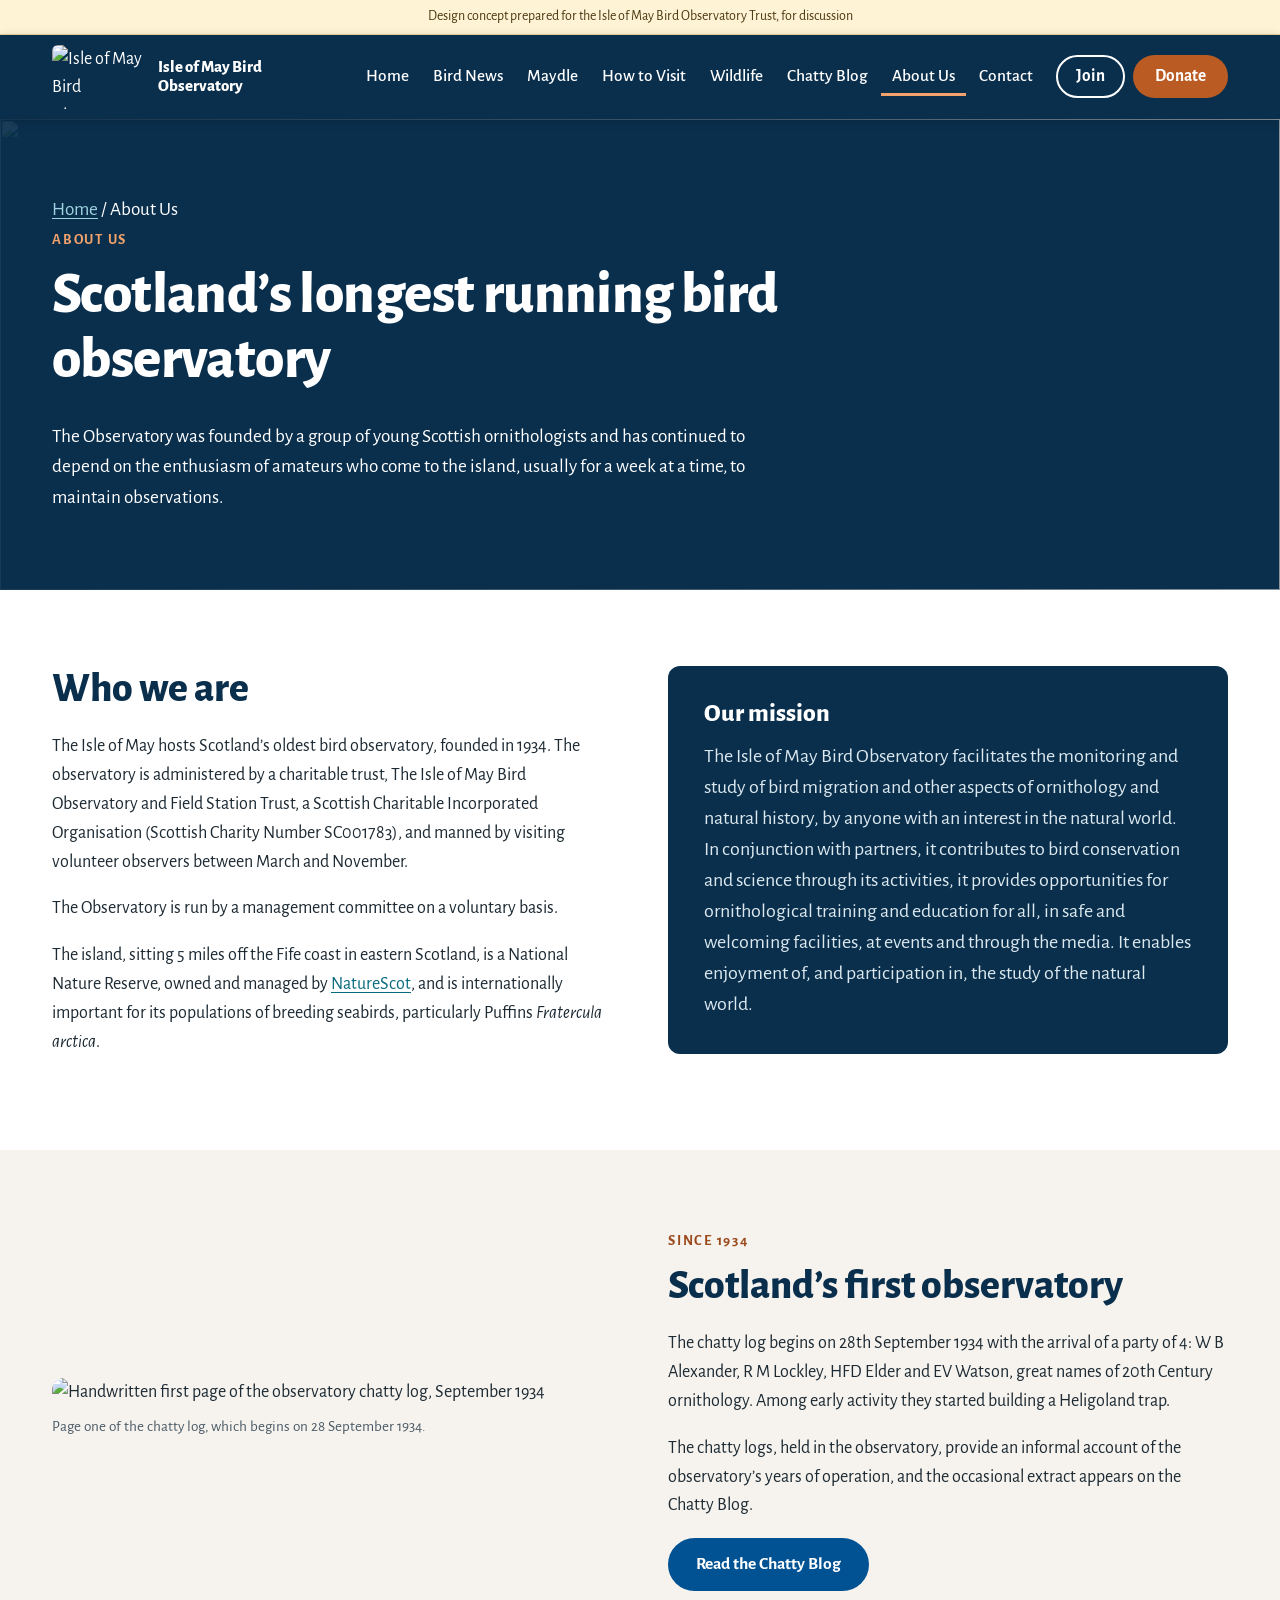
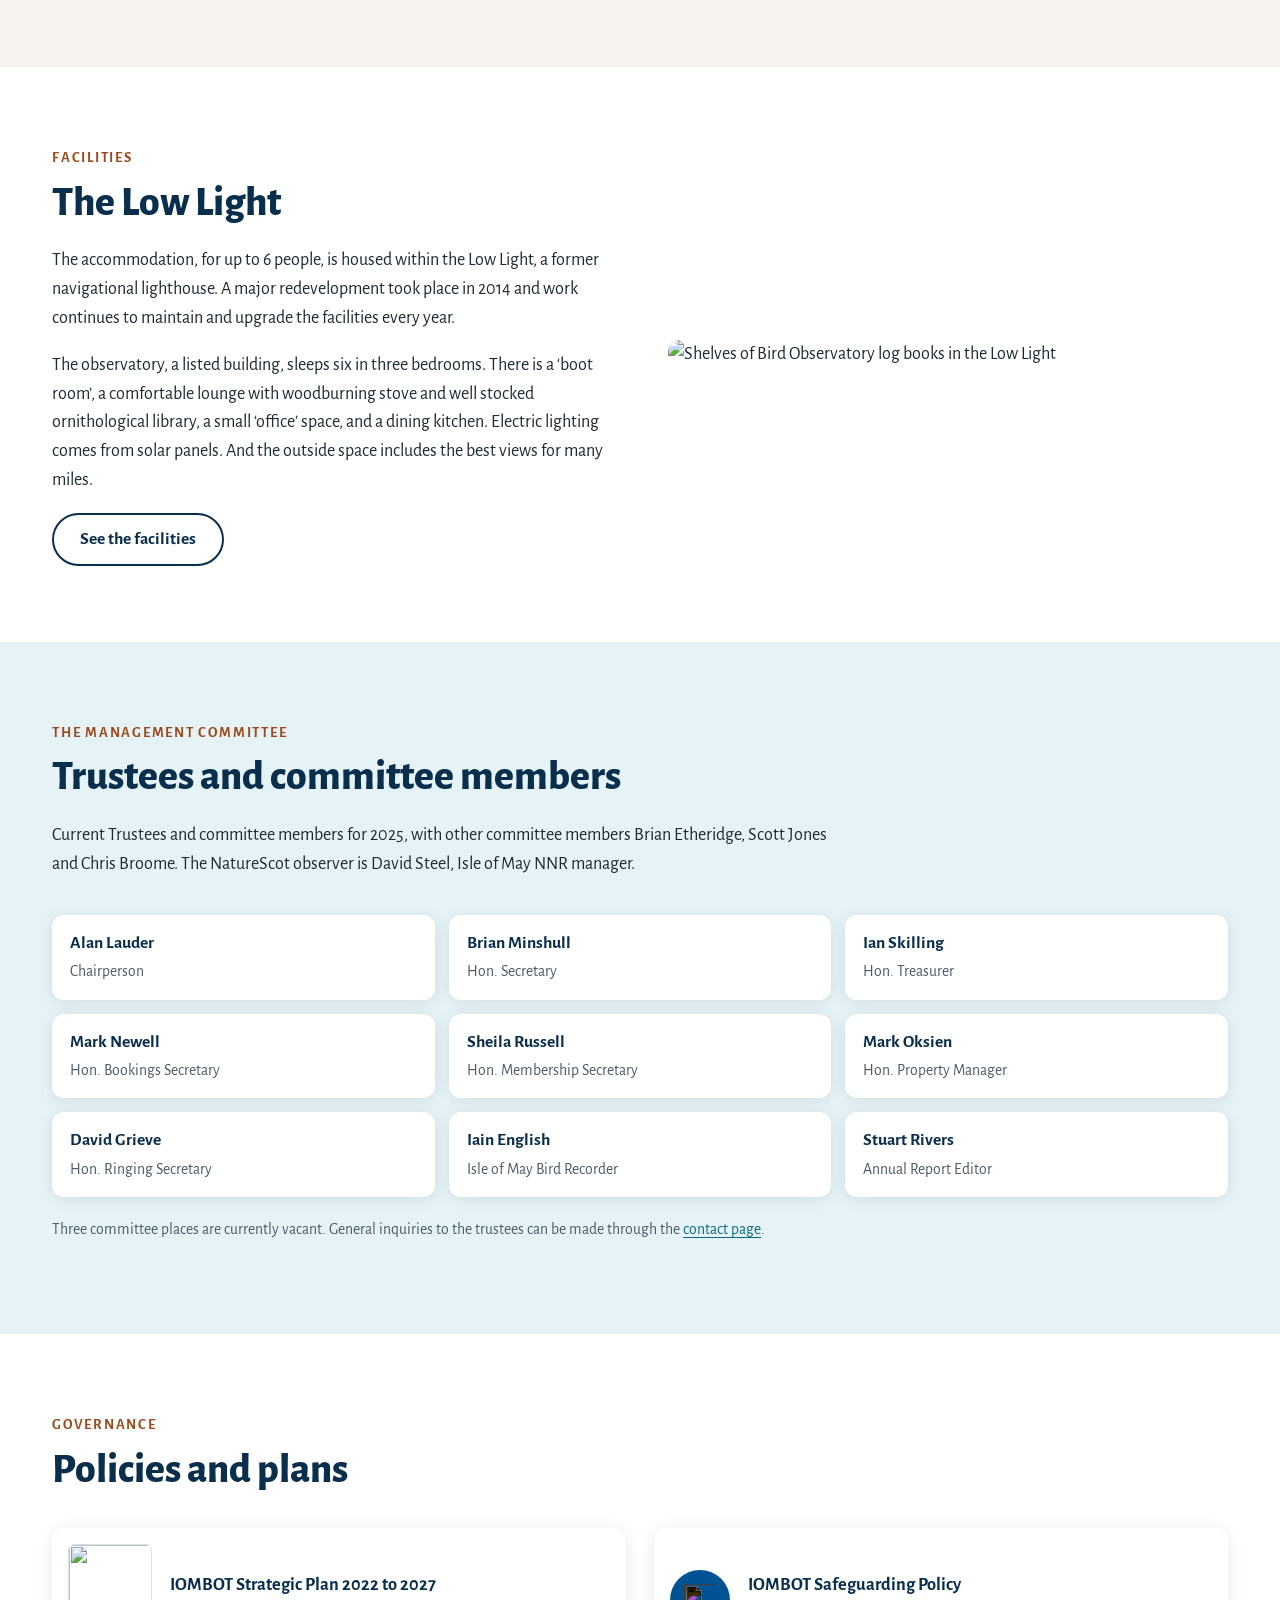
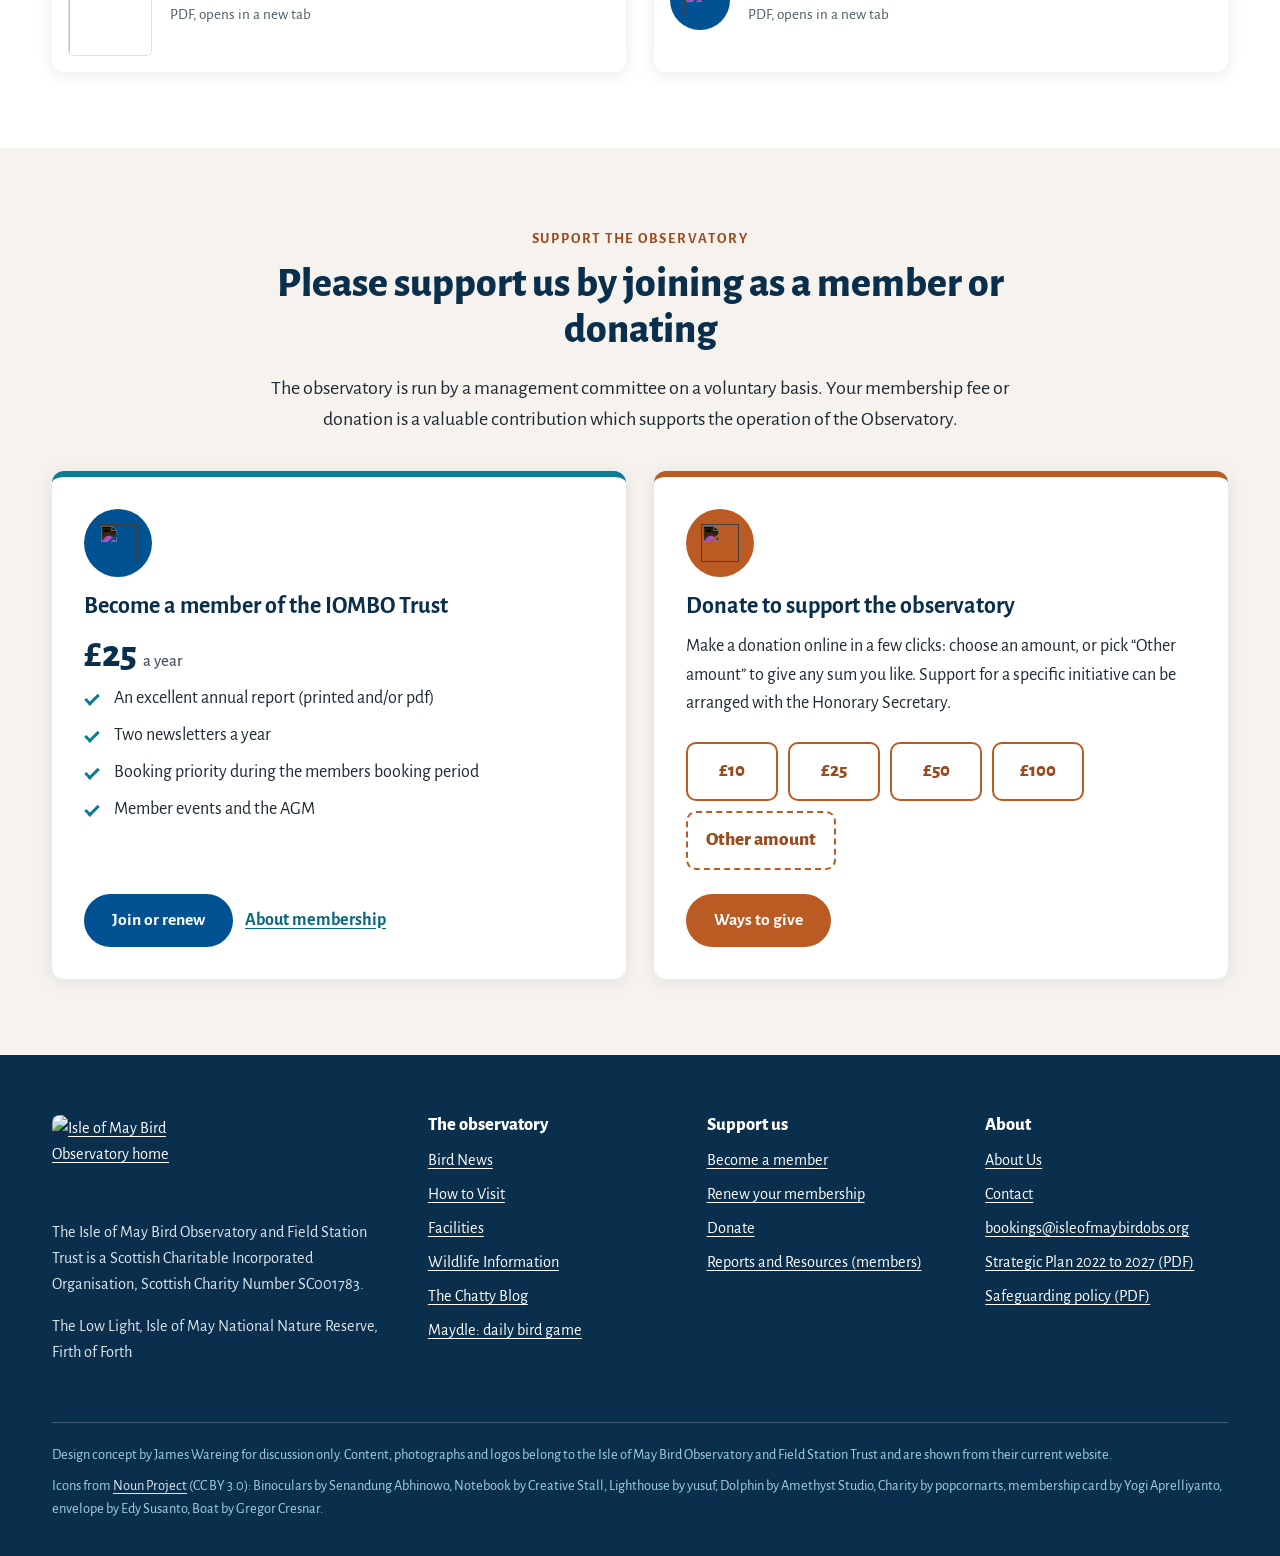
==== commit 4c133033: "Update concept banner wording Co-Authored-By: Claude Opus 5.5 <noreply@anthropic.com>" ====
--- a/about.html
+++ b/about.html
@@ -13,7 +13,7 @@
 </head>
 <body>
 <a class="skip-link" href="#main">Skip to content</a>
-<div class="concept-banner" role="note">Design concept: an unsolicited mock-up for discussion only, not affiliated with or endorsed by the Isle of May Bird Observatory.</div>
+<div class="concept-banner" role="note">Design concept prepared for the Isle of May Bird Observatory Trust, for discussion</div>
 <header class="site-header">
   <div class="container header-inner">
     <a class="logo" href="index.html"><img src="https://i0.wp.com/isleofmaybirdobs.org/wp-content/uploads/2013/03/iombo-logo-2014-colour.png?ssl=1" alt="Isle of May Bird Observatory logo" width="94" height="64"><span>Isle of May Bird Observatory</span></a>
